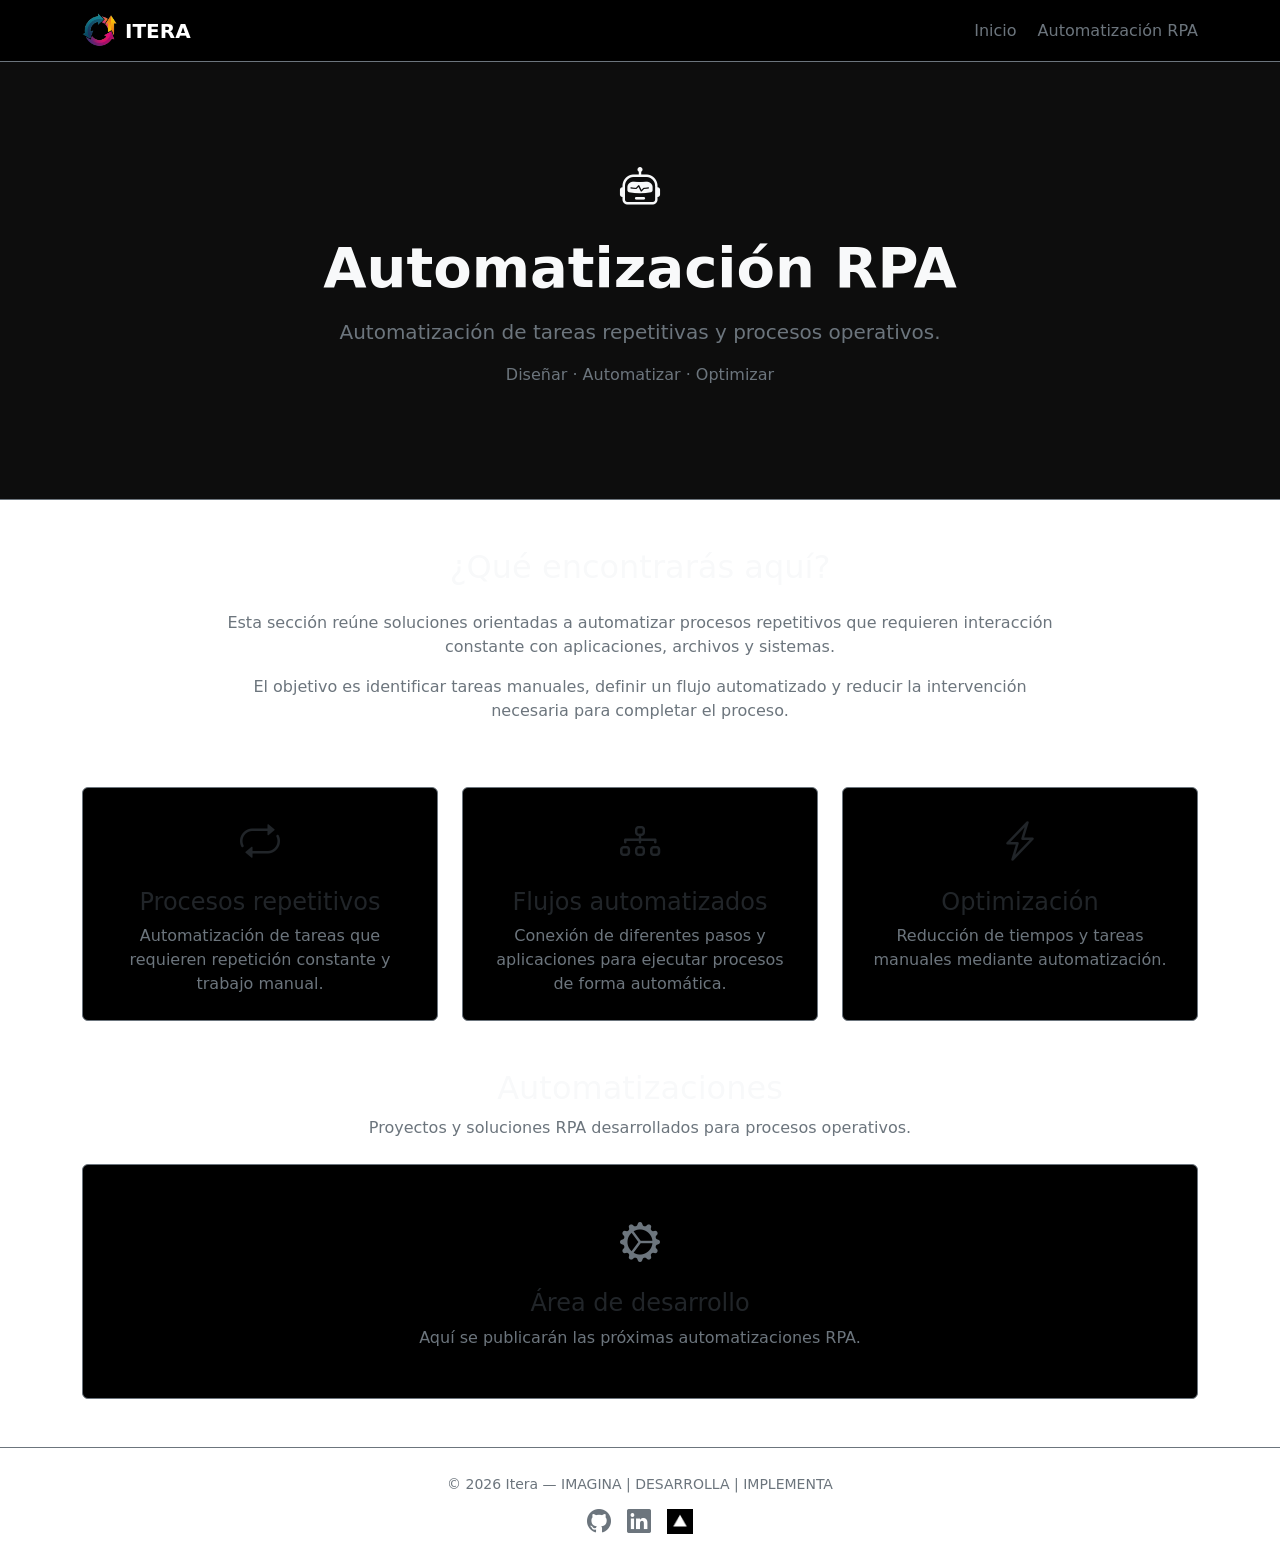
==== automatizacion_RPA.html @ 99262890 "Paginas Nuevas Se crean las paginas para proyectos" ====
<!DOCTYPE html>

<html lang="es">
<head>
  <meta charset="UTF-8">
  <meta name="viewport" content="width=device-width, initial-scale=1.0">

  <title>Automatización RPA | ITERA</title>

  <link rel="stylesheet" href="style.css">

  <!-- Bootstrap -->

  <link href="https://cdn.jsdelivr.net/npm/bootstrap@5.3.3/dist/css/bootstrap.min.css" rel="stylesheet">

  <!-- Bootstrap Icons -->

  <link rel="stylesheet" href="https://cdn.jsdelivr.net/npm/bootstrap-icons@1.11.3/font/bootstrap-icons.min.css">
</head>

<body class="text-light">

  <!-- NAV -->

  <nav class="navbar navbar-dark bg-black border-bottom border-secondary">
    <div class="container">


  <a class="navbar-brand fw-bold d-flex align-items-center gap-2"
     href="https://itera-ecru.vercel.app/">

    <img src="img/Itera_logo_bg-dark2.png"
         alt="ITERA logo"
         height="35">

    <span>ITERA</span>

  </a>

  <div>

    <a class="text-secondary text-decoration-none me-3"
       href="https://itera-ecru.vercel.app/">
      Inicio
    </a>

    <a class="text-secondary text-decoration-none"
       href="#laboratorio">
      Automatización RPA
    </a>

  </div>

</div>


  </nav>

  <!-- HERO -->

  <header class="py-5 border-bottom border-secondary section-dark">


<div class="container text-center py-5">

  <i class="bi bi-robot fs-1 text-light"></i>

  <h1 class="display-4 fw-bold mt-3">
    Automatización RPA
  </h1>

  <p class="lead text-secondary mt-3">
    Automatización de tareas repetitivas y procesos operativos.
  </p>

  <p class="text-secondary">
    Diseñar · Automatizar · Optimizar
  </p>

</div>


  </header>

  <!-- MAIN -->

  <main id="laboratorio" class="py-5">


<!--
  ============================================================
  ESPACIO DE TRABAJO
  ============================================================

  Aquí se agregarán posteriormente los proyectos de RPA.

  Cada proyecto puede mostrar:

  1. Problema
  2. Proceso manual
  3. Automatización
  4. Herramientas utilizadas
  5. Resultado

  Ejemplos:

  - Automatización de descarga de archivos
  - Procesamiento automático de información
  - Carga de datos en sistemas
  - Automatización de tareas en Excel
  - Integración entre aplicaciones
  - Flujos con Power Automate
  - Automatización mediante Power Automate Desktop

  ============================================================
-->


<!-- INTRODUCCIÓN -->
<section class="container mb-5">

  <div class="row justify-content-center">

    <div class="col-lg-9 text-center">

      <h2 class="mb-4">
        ¿Qué encontrarás aquí?
      </h2>

      <p class="text-secondary">
        Esta sección reúne soluciones orientadas a automatizar
        procesos repetitivos que requieren interacción constante
        con aplicaciones, archivos y sistemas.
      </p>

      <p class="text-secondary">
        El objetivo es identificar tareas manuales,
        definir un flujo automatizado y reducir la intervención
        necesaria para completar el proceso.
      </p>

    </div>

  </div>

</section>


<!-- CATEGORÍAS -->
<section class="container mb-5">

  <div class="row g-4">


    <div class="col-md-4">

      <div class="card bg-black border-secondary h-100">

        <div class="card-body text-center p-4">

          <i class="bi bi-repeat fs-1"></i>

          <h4 class="mt-3">
            Procesos repetitivos
          </h4>

          <p class="text-secondary mb-0">
            Automatización de tareas que requieren
            repetición constante y trabajo manual.
          </p>

        </div>

      </div>

    </div>


    <div class="col-md-4">

      <div class="card bg-black border-secondary h-100">

        <div class="card-body text-center p-4">

          <i class="bi bi-diagram-3 fs-1"></i>

          <h4 class="mt-3">
            Flujos automatizados
          </h4>

          <p class="text-secondary mb-0">
            Conexión de diferentes pasos y aplicaciones
            para ejecutar procesos de forma automática.
          </p>

        </div>

      </div>

    </div>


    <div class="col-md-4">

      <div class="card bg-black border-secondary h-100">

        <div class="card-body text-center p-4">

          <i class="bi bi-lightning-charge fs-1"></i>

          <h4 class="mt-3">
            Optimización
          </h4>

          <p class="text-secondary mb-0">
            Reducción de tiempos y tareas manuales
            mediante automatización.
          </p>

        </div>

      </div>

    </div>


  </div>

</section>


<!-- PROYECTOS -->
<section class="container">

  <div class="text-center mb-4">

    <h2>
      Automatizaciones
    </h2>

    <p class="text-secondary">
      Proyectos y soluciones RPA desarrollados para procesos operativos.
    </p>

  </div>


  <div class="row g-4">


    <!--
      ========================================================
      AQUÍ IRÁN LOS PROYECTOS RPA
      ========================================================

      Estructura sugerida:

      Problema
      ↓
      Proceso manual
      ↓
      Automatización
      ↓
      Resultado

      Ejemplo:

      Excel → Power Automate Desktop → Sistema → Resultado

    -->


    <div class="col-12">

      <div class="card bg-black border-secondary text-center">

        <div class="card-body py-5">

          <i class="bi bi-gear-wide-connected fs-1 text-secondary"></i>

          <h4 class="mt-3">
            Área de desarrollo
          </h4>

          <p class="text-secondary mb-0">
            Aquí se publicarán las próximas automatizaciones RPA.
          </p>

        </div>

      </div>

    </div>


  </div>

</section>


  </main>

  <!-- FOOTER -->

  <footer class="py-4 border-top border-secondary text-center text-secondary">


<small>
  © 2026 Itera — IMAGINA | DESARROLLA | IMPLEMENTA
</small>

<div class="mt-2 d-flex justify-content-center align-items-center gap-3">


  <!-- GitHub -->
  <a href="https://github.com/victorberriosAP"
     target="_blank"
     class="text-secondary fs-4 d-flex align-items-center"
     aria-label="GitHub">

    <i class="bi bi-github"></i>

  </a>


  <!-- LinkedIn -->
  <a href="https://www.linkedin.com/in/victor-berrios-analista-programador"
     target="_blank"
     class="text-secondary fs-4 d-flex align-items-center"
     aria-label="LinkedIn">

    <i class="bi bi-linkedin"></i>

  </a>


  <!-- Vercel -->
  <a href="https://vercel.com/victor-berrios-projects"
     target="_blank"
     class="text-secondary d-flex align-items-center"
     aria-label="Vercel">

    <img src="img/vercel.png"
         alt="Vercel"
         style="height: 1.6rem; filter: grayscale(100%); transition: 0.2s;">

  </a>


</div>


  </footer>

  <!-- Bootstrap JS -->

  <script src="https://cdn.jsdelivr.net/npm/bootstrap@5.3.3/dist/js/bootstrap.bundle.min.js"></script>

  <!-- Script externo -->

  <script src="script.js"></script>

</body>
</html>
---- style.css ----
/* Fondo global fijo */
body {
  background: url('img/Fondo.jpg') center / cover no-repeat fixed;
  background-color: #000;
}



/* default oscuro */
.section-dark {
  background: #0d0d0d;
}

/* excepción */
.section-transparent {
  background: transparent;
}
.text-shadow-soft {
  text-shadow: 0 2px 6px rgba(0,0,0,0.8);
}

.text-shadow-strong {
  text-shadow: 0 4px 12px rgba(0,0,0,0.9);
}

.text-glow {
  text-shadow: 0 0 8px rgba(0,0,0,0.9);
}
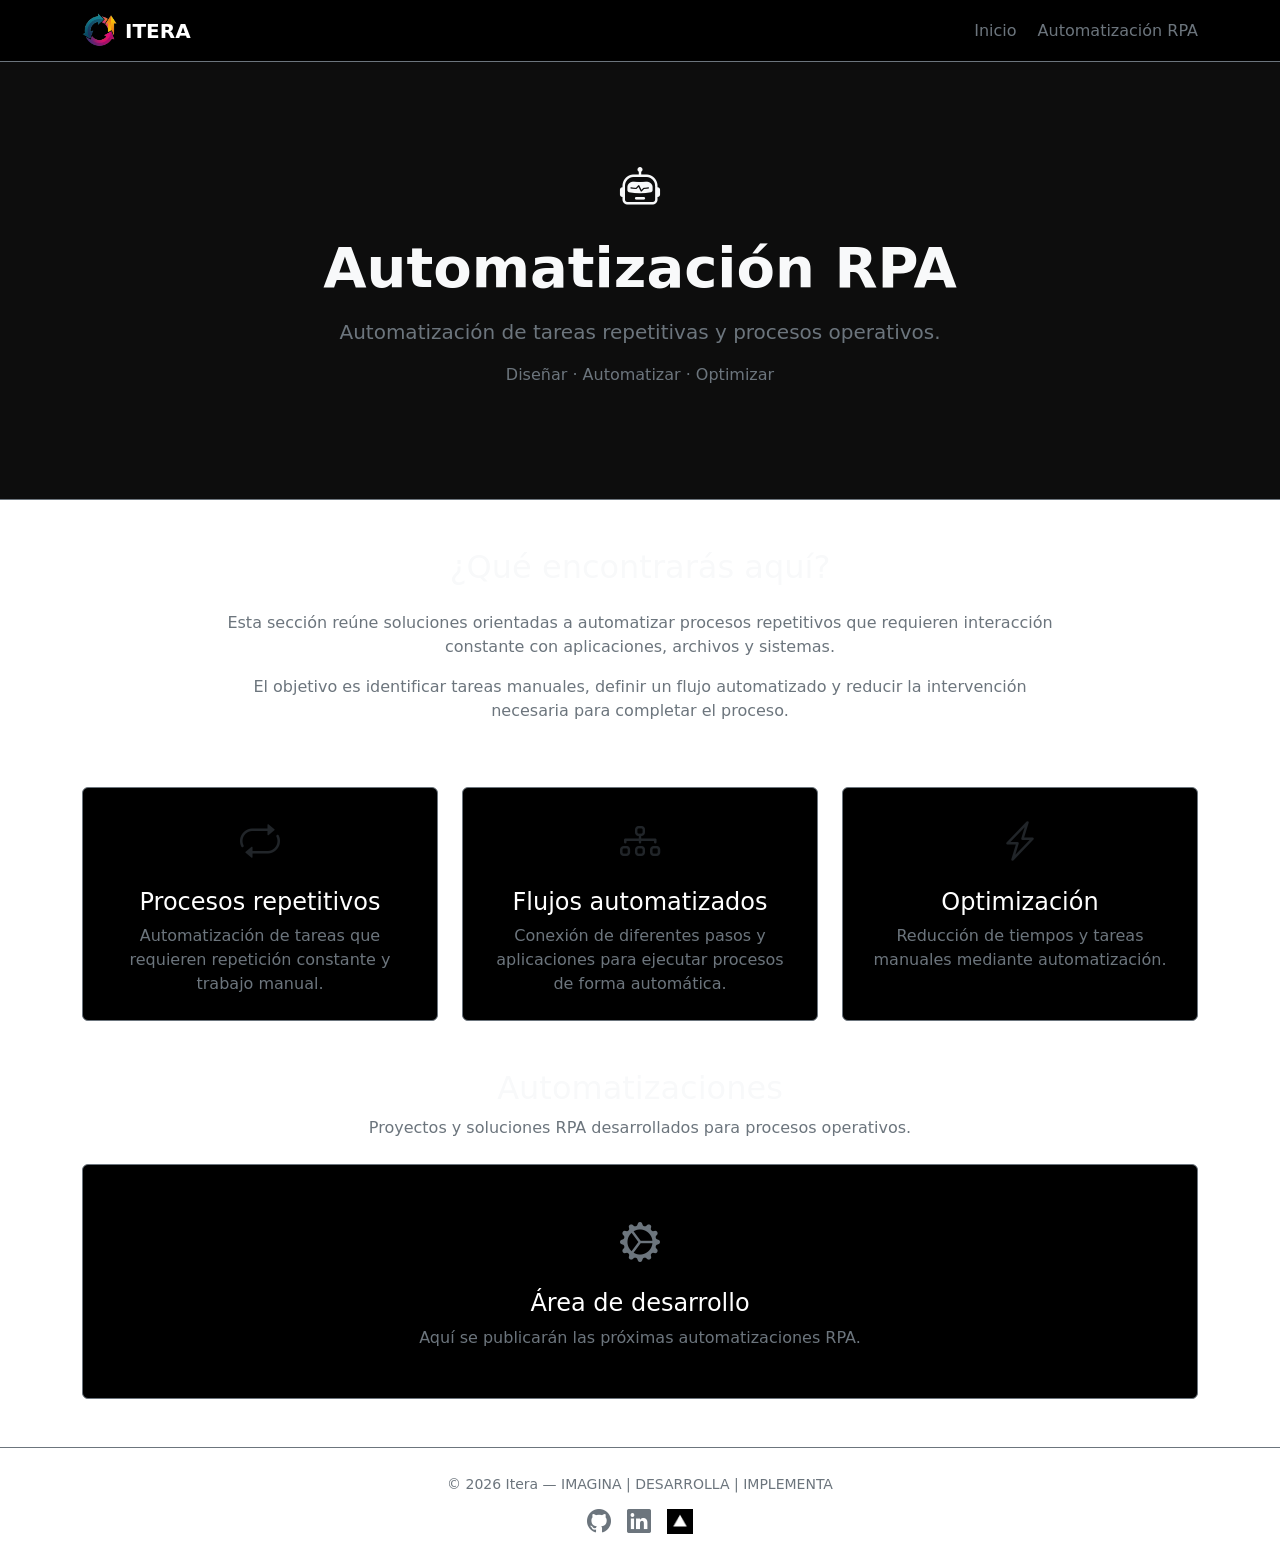
==== commit 14b0e3af: "icono en todas las pestañas" ====
--- a/automatizacion_RPA.html
+++ b/automatizacion_RPA.html
@@ -16,6 +16,8 @@
   <!-- Bootstrap Icons -->
 
   <link rel="stylesheet" href="https://cdn.jsdelivr.net/npm/bootstrap-icons@1.11.3/font/bootstrap-icons.min.css">
+  <!-- Icono pestaña navegador -->
+  <link rel="icon" type="image/png" href="img/Itera_logo_bg-dark2.png">
 </head>
 
 <body class="text-light">
--- a/style.css
+++ b/style.css
@@ -25,4 +25,27 @@
 
 .text-glow {
   text-shadow: 0 0 8px rgba(0,0,0,0.9);
+}
+
+/* Títulos de tarjetas */
+
+.card h1,
+.card h2,
+.card h3,
+.card h4,
+.card h5,
+.card h6 {
+  color: #fff;
+  text-shadow: 0 2px 6px rgba(0,0,0,0.8);
+}
+
+* Iconos de tarjetas */
+.card i {
+  color: #fff;
+  text-shadow: 0 2px 6px rgba(0,0,0,0.8);
+}
+
+.form-control::placeholder {
+  color: #858585 !important;
+  opacity: 0.6 !important;
 }
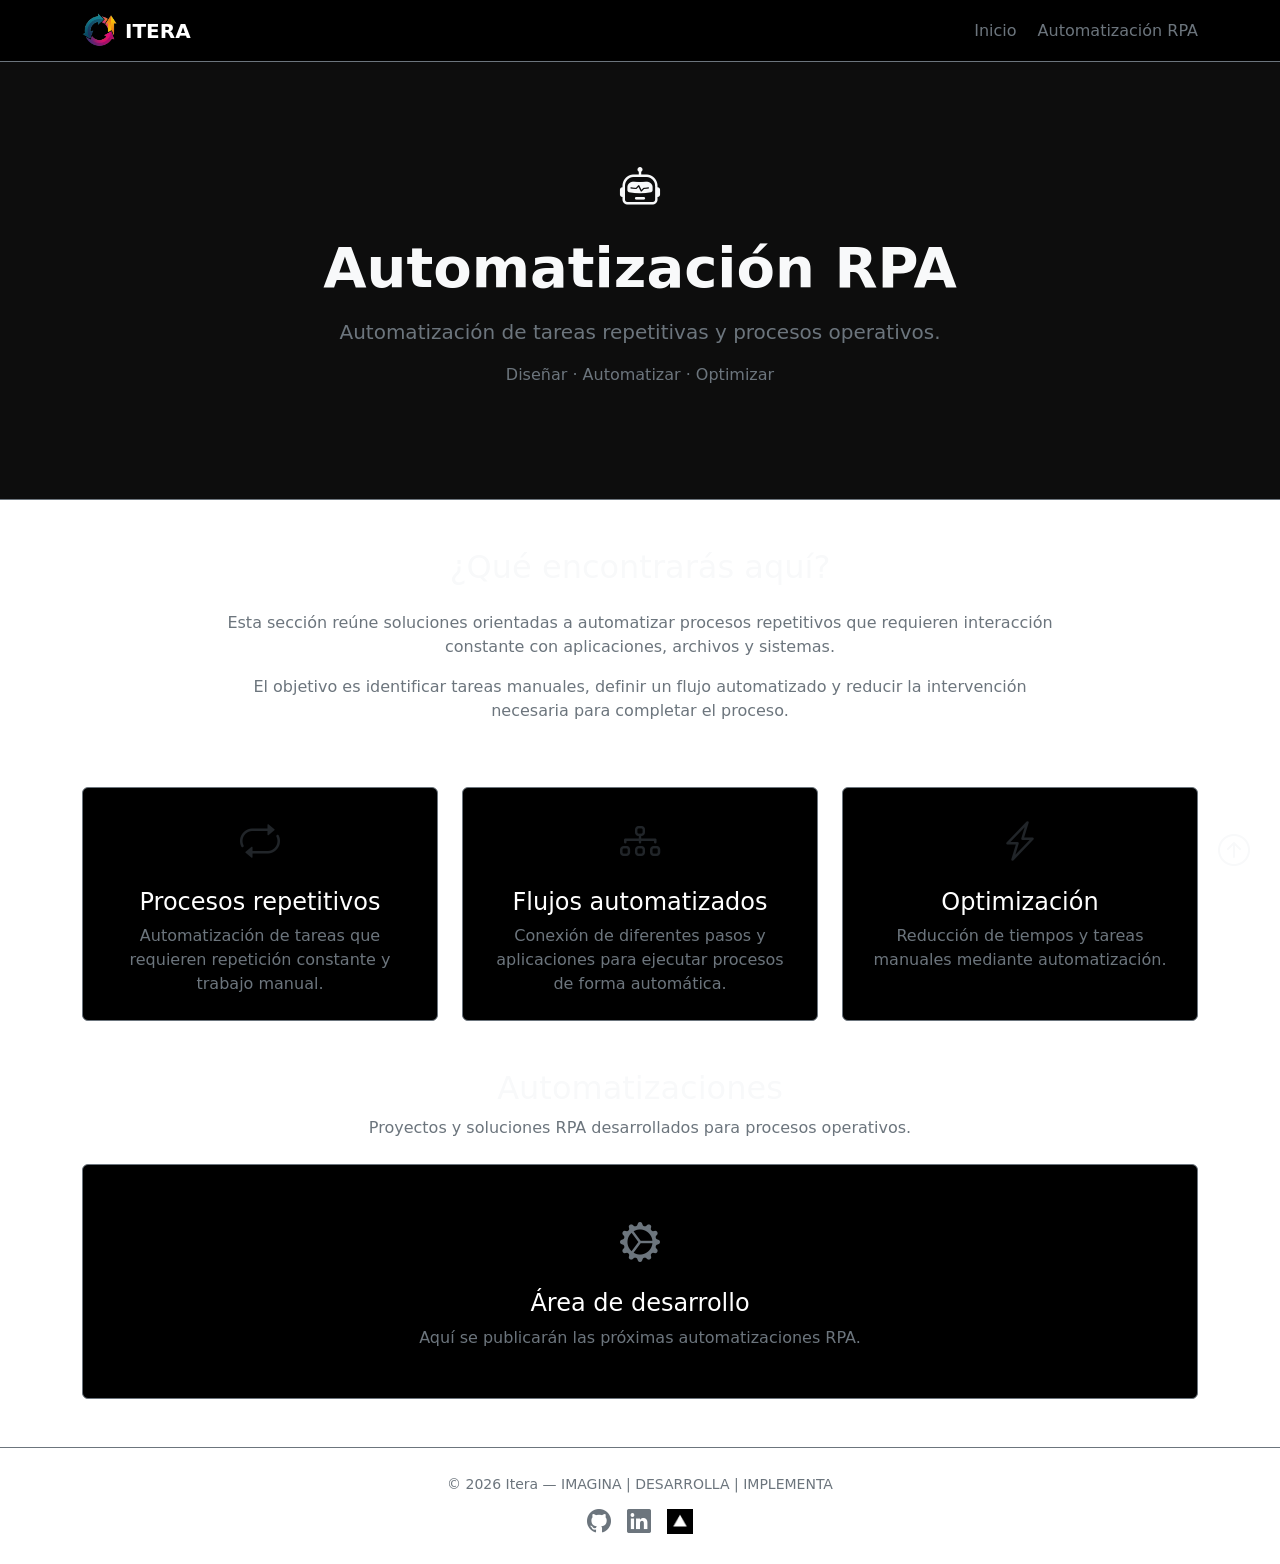
==== commit 4470935c: "Flecha TopUp" ====
--- a/automatizacion_RPA.html
+++ b/automatizacion_RPA.html
@@ -302,6 +302,12 @@
 
   </main>
 
+
+  <!-- BOTÓN TOP -->
+<button id="btnTop" class="position-fixed bottom-0 end-0 m-4 bg-transparent border-0 text-light">
+  <i class="bi bi-arrow-up-circle fs-2"></i>
+</button>
+
   <!-- FOOTER -->
 
   <footer class="py-4 border-top border-secondary text-center text-secondary">
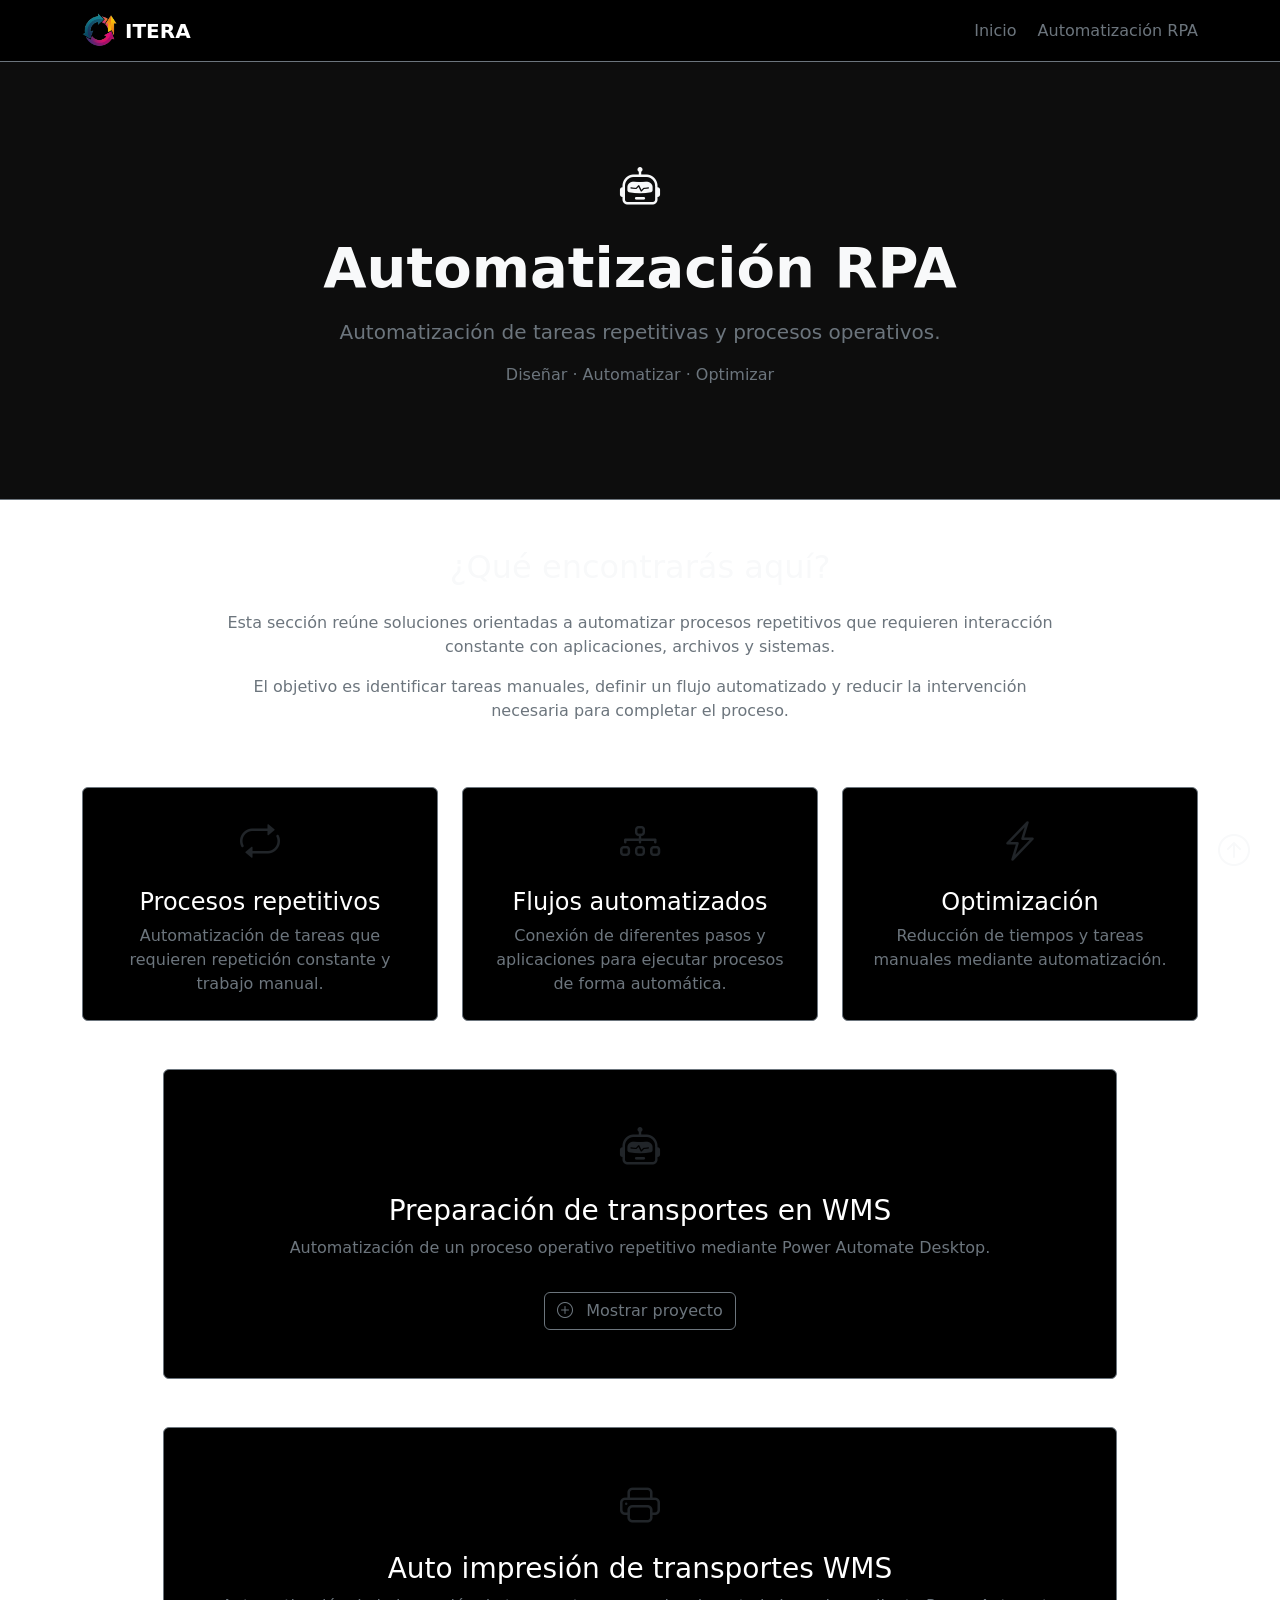
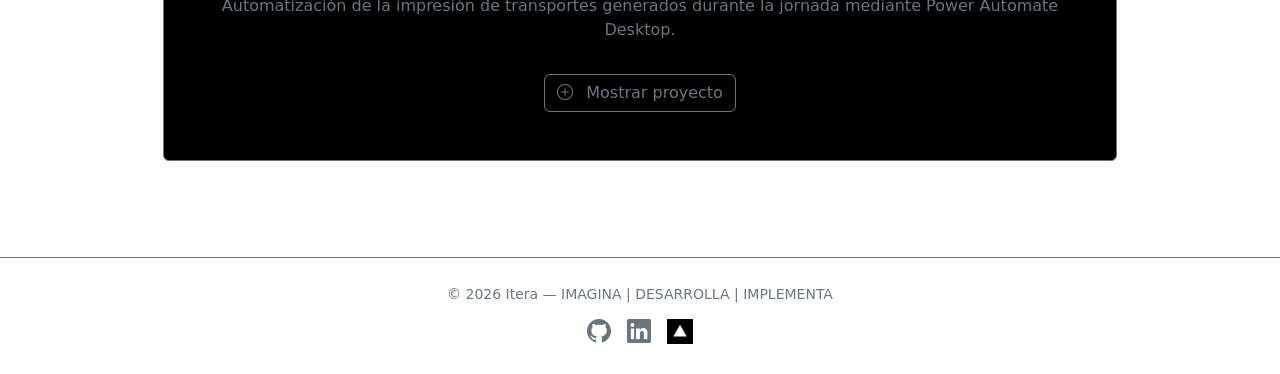
==== commit ec35d04d: "RPA Page" ====
--- a/automatizacion_RPA.html
+++ b/automatizacion_RPA.html
@@ -16,8 +16,11 @@
   <!-- Bootstrap Icons -->
 
   <link rel="stylesheet" href="https://cdn.jsdelivr.net/npm/bootstrap-icons@1.11.3/font/bootstrap-icons.min.css">
+
   <!-- Icono pestaña navegador -->
+
   <link rel="icon" type="image/png" href="img/Itera_logo_bg-dark2.png">
+
 </head>
 
 <body class="text-light">
@@ -25,8 +28,9 @@
   <!-- NAV -->
 
   <nav class="navbar navbar-dark bg-black border-bottom border-secondary">
-    <div class="container">
-
+
+
+<div class="container">
 
   <a class="navbar-brand fw-bold d-flex align-items-center gap-2"
      href="https://itera-ecru.vercel.app/">
@@ -39,16 +43,21 @@
 
   </a>
 
+
   <div>
 
     <a class="text-secondary text-decoration-none me-3"
        href="https://itera-ecru.vercel.app/">
+
       Inicio
+
     </a>
 
     <a class="text-secondary text-decoration-none"
        href="#laboratorio">
+
       Automatización RPA
+
     </a>
 
   </div>
@@ -89,36 +98,8 @@
   <main id="laboratorio" class="py-5">
 
 
-<!--
-  ============================================================
-  ESPACIO DE TRABAJO
-  ============================================================
-
-  Aquí se agregarán posteriormente los proyectos de RPA.
-
-  Cada proyecto puede mostrar:
-
-  1. Problema
-  2. Proceso manual
-  3. Automatización
-  4. Herramientas utilizadas
-  5. Resultado
-
-  Ejemplos:
-
-  - Automatización de descarga de archivos
-  - Procesamiento automático de información
-  - Carga de datos en sistemas
-  - Automatización de tareas en Excel
-  - Integración entre aplicaciones
-  - Flujos con Power Automate
-  - Automatización mediante Power Automate Desktop
-
-  ============================================================
--->
-
-
 <!-- INTRODUCCIÓN -->
+
 <section class="container mb-5">
 
   <div class="row justify-content-center">
@@ -148,7 +129,9 @@
 </section>
 
 
+
 <!-- CATEGORÍAS -->
+
 <section class="container mb-5">
 
   <div class="row g-4">
@@ -178,6 +161,7 @@
     </div>
 
 
+
     <div class="col-md-4">
 
       <div class="card bg-black border-secondary h-100">
@@ -202,6 +186,7 @@
     </div>
 
 
+
     <div class="col-md-4">
 
       <div class="card bg-black border-secondary h-100">
@@ -231,82 +216,847 @@
 </section>
 
 
-<!-- PROYECTOS -->
-<section class="container">
-
-  <div class="text-center mb-4">
-
-    <h2>
-      Automatizaciones
-    </h2>
+
+<!-- PROYECTO 01 -->
+<div class="row">
+
+  <div class="col-lg-10 col-xl-9 mx-auto">
+
+
+<div class="card bg-black border-secondary mb-5">
+
+  <div class="card-body p-4 p-lg-5 text-center">
+
+    <!-- RESUMEN -->
+
+    <i class="bi bi-robot fs-1"></i>
+
+    <h3 class="mt-3">
+      Preparación de transportes en WMS
+    </h3>
 
     <p class="text-secondary">
-      Proyectos y soluciones RPA desarrollados para procesos operativos.
+      Automatización de un proceso operativo repetitivo mediante
+      Power Automate Desktop.
     </p>
 
+
+    <!-- BOTÓN MOSTRAR -->
+
+    <button class="btn btn-outline-secondary mt-3"
+            type="button"
+            data-bs-toggle="collapse"
+            data-bs-target="#proyectoWMS"
+            aria-expanded="false"
+            aria-controls="proyectoWMS">
+
+      <i class="bi bi-plus-circle me-2"></i>
+      Mostrar proyecto
+
+    </button>
+
+
+    <!-- CONTENIDO EXPANDIBLE -->
+
+    <div class="collapse mt-5 text-start" id="proyectoWMS">
+
+
+      <!-- PROCESO MANUAL -->
+
+      <div class="mb-5">
+
+        <h5>
+          <i class="bi bi-exclamation-circle me-2"></i>
+          Proceso manual
+        </h5>
+
+        <p class="text-secondary">
+          Durante la jornada se deben crear repetidamente transportes
+          en un WMS web e ingresar los datos correspondientes para luego
+          asociar las órdenes que serán transportadas.
+        </p>
+
+        <p class="text-secondary mb-0">
+          El proceso se repite hasta completar las órdenes del día,
+          seguido posteriormente por la impresión de los transportes.
+        </p>
+
+      </div>
+
+
+      <!-- FLUJO -->
+
+      <div class="mb-5">
+
+        <h5 class="mb-4">
+          <i class="bi bi-diagram-3 me-2"></i>
+          Flujo automatizado
+        </h5>
+
+
+        <div class="row g-3 text-center">
+
+
+          <div class="col-md">
+
+            <div class="border border-secondary rounded p-3 h-100">
+
+              <i class="bi bi-file-earmark-excel fs-3"></i>
+
+              <h6 class="mt-2">
+                Excel
+              </h6>
+
+              <small class="text-secondary">
+                Órdenes a procesar
+              </small>
+
+            </div>
+
+          </div>
+
+
+          <div class="col-md d-flex align-items-center justify-content-center">
+
+            <i class="bi bi-arrow-right fs-3 text-secondary d-none d-md-block"></i>
+
+          </div>
+
+
+          <div class="col-md">
+
+            <div class="border border-secondary rounded p-3 h-100">
+
+              <i class="bi bi-filetype-py fs-3"></i>
+
+              <h6 class="mt-2">
+                Python + SQL
+              </h6>
+
+              <small class="text-secondary">
+                Preparación y filtrado
+              </small>
+
+            </div>
+
+          </div>
+
+
+          <div class="col-md d-flex align-items-center justify-content-center">
+
+            <i class="bi bi-arrow-right fs-3 text-secondary d-none d-md-block"></i>
+
+          </div>
+
+
+          <div class="col-md">
+
+            <div class="border border-secondary rounded p-3 h-100">
+
+              <i class="bi bi-robot fs-3"></i>
+
+              <h6 class="mt-2">
+                Power Automate Desktop
+              </h6>
+
+              <small class="text-secondary">
+                Ejecución del flujo
+              </small>
+
+            </div>
+
+          </div>
+
+
+          <div class="col-md d-flex align-items-center justify-content-center">
+
+            <i class="bi bi-arrow-right fs-3 text-secondary d-none d-md-block"></i>
+
+          </div>
+
+
+          <div class="col-md">
+
+            <div class="border border-secondary rounded p-3 h-100">
+
+              <i class="bi bi-window fs-3"></i>
+
+              <h6 class="mt-2">
+                WMS
+              </h6>
+
+              <small class="text-secondary">
+                Creación y asociación
+              </small>
+
+            </div>
+
+          </div>
+
+
+        </div>
+
+      </div>
+
+
+      <!-- AUTOMATIZACIÓN -->
+
+      <div class="mb-5">
+
+        <h5 class="mb-3">
+
+          <i class="bi bi-gear-wide-connected me-2"></i>
+
+          Automatización
+
+        </h5>
+
+
+        <p class="text-secondary">
+
+          Al ejecutar el flujo, Power Automate Desktop inicia el script
+          encargado de preparar las órdenes y utiliza la información
+          obtenida para continuar automáticamente con la operación en
+          el WMS.
+
+        </p>
+
+
+        <ul class="text-secondary">
+
+          <li>Crear un nuevo transporte.</li>
+
+          <li>Ingresar tipo de transporte.</li>
+
+          <li>Ingresar Orden Externa 2.</li>
+
+          <li>Ingresar código de transportista.</li>
+
+          <li>Utilizar RUT por defecto cuando corresponde.</li>
+
+          <li>Ingresar código de cliente.</li>
+
+          <li>Guardar y obtener el ID generado.</li>
+
+          <li>Asociar las órdenes correspondientes.</li>
+
+          <li>Repetir el proceso hasta completar las órdenes.</li>
+
+        </ul>
+
+      </div>
+
+
+      <!-- RESULTADO -->
+
+      <div class="border-top border-secondary pt-4">
+
+        <div class="row g-4 text-center">
+
+
+          <div class="col-md-4">
+
+            <i class="bi bi-clock-history fs-2"></i>
+
+            <h6 class="mt-2">
+              Menos trabajo repetitivo
+            </h6>
+
+            <p class="text-secondary small mb-0">
+              Reduce la intervención manual durante la jornada.
+            </p>
+
+          </div>
+
+
+          <div class="col-md-4">
+
+            <i class="bi bi-arrow-repeat fs-2"></i>
+
+            <h6 class="mt-2">
+              Proceso repetible
+            </h6>
+
+            <p class="text-secondary small mb-0">
+              Ejecuta la misma secuencia para múltiples órdenes.
+            </p>
+
+          </div>
+
+
+          <div class="col-md-4">
+
+            <i class="bi bi-printer fs-2"></i>
+
+            <h6 class="mt-2">
+              Impresión automatizada
+            </h6>
+
+            <p class="text-secondary small mb-0">
+              El proceso finaliza con la etapa de impresión mediante RPA.
+            </p>
+
+          </div>
+
+
+        </div>
+
+      </div>
+
+
+      <!-- TECNOLOGÍAS -->
+
+      <div class="text-center mt-5">
+
+        <span class="badge border border-secondary text-light me-1">
+          Power Automate Desktop
+        </span>
+
+        <span class="badge border border-secondary text-light me-1">
+          Python
+        </span>
+
+        <span class="badge border border-secondary text-light me-1">
+          SQL
+        </span>
+
+        <span class="badge border border-secondary text-light me-1">
+          Excel
+        </span>
+
+        <span class="badge border border-secondary text-light">
+          WMS Web
+        </span>
+
+      </div>
+
+
+      <!-- BOTÓN OCULTAR -->
+
+      <div class="text-center mt-4">
+
+        <button class="btn btn-outline-secondary btn-sm"
+                type="button"
+                data-bs-toggle="collapse"
+                data-bs-target="#proyectoWMS">
+
+          <i class="bi bi-dash-circle me-2"></i>
+          Ocultar proyecto
+
+        </button>
+
+      </div>
+
+
+    </div>
+
   </div>
 
-
-  <div class="row g-4">
-
-
-    <!--
-      ========================================================
-      AQUÍ IRÁN LOS PROYECTOS RPA
-      ========================================================
-
-      Estructura sugerida:
-
-      Problema
-      ↓
-      Proceso manual
-      ↓
-      Automatización
-      ↓
-      Resultado
-
-      Ejemplo:
-
-      Excel → Power Automate Desktop → Sistema → Resultado
-
-    -->
-
-
-    <div class="col-12">
-
-      <div class="card bg-black border-secondary text-center">
-
-        <div class="card-body py-5">
-
-          <i class="bi bi-gear-wide-connected fs-1 text-secondary"></i>
-
-          <h4 class="mt-3">
-            Área de desarrollo
-          </h4>
-
-          <p class="text-secondary mb-0">
-            Aquí se publicarán las próximas automatizaciones RPA.
-          </p>
+</div>
+
+
+  </div>
+
+</div>
+<!-- FIN PROYECTO 01-->
+
+<!-- PROYECTO 02 -->
+<div class="row">
+
+  <div class="col-lg-10 col-xl-9 mx-auto">
+
+
+<div class="card bg-black border-secondary mb-5">
+
+  <div class="card-body p-4 p-lg-5 text-center">
+
+
+    <!-- RESUMEN -->
+
+    <i class="bi bi-printer fs-1"></i>
+
+    <h3 class="mt-3">
+      Auto impresión de transportes WMS
+    </h3>
+
+    <p class="text-secondary">
+      Automatización de la impresión de transportes generados
+      durante la jornada mediante Power Automate Desktop.
+    </p>
+
+
+    <!-- BOTÓN MOSTRAR -->
+
+    <button class="btn btn-outline-secondary mt-3"
+            type="button"
+            data-bs-toggle="collapse"
+            data-bs-target="#proyectoImpresion"
+            aria-expanded="false"
+            aria-controls="proyectoImpresion">
+
+      <i class="bi bi-plus-circle me-2"></i>
+      Mostrar proyecto
+
+    </button>
+
+
+    <!-- CONTENIDO EXPANDIBLE -->
+
+    <div class="collapse mt-5 text-start"
+         id="proyectoImpresion">
+
+
+      <!-- PROCESO MANUAL -->
+
+      <div class="mb-5">
+
+        <h5>
+
+          <i class="bi bi-exclamation-circle me-2"></i>
+
+          Proceso manual
+
+        </h5>
+
+        <p class="text-secondary">
+
+          Al finalizar la operación, se debe descargar desde el WMS
+          un archivo Excel que contiene los transportes generados
+          y sus órdenes asociadas.
+
+        </p>
+
+        <p class="text-secondary mb-0">
+
+          Cada transporte posee un ID único y puede contener una
+          o múltiples órdenes. El proceso de impresión requiere
+          navegar manualmente por el WMS y esperar la carga de
+          cada documento antes de imprimirlo.
+
+        </p>
+
+      </div>
+
+
+
+      <!-- FLUJO -->
+
+      <div class="mb-5">
+
+        <h5 class="mb-4">
+
+          <i class="bi bi-diagram-3 me-2"></i>
+
+          Flujo automatizado
+
+        </h5>
+
+
+        <div class="row g-3 text-center">
+
+
+          <!-- EXCEL -->
+
+          <div class="col-md">
+
+            <div class="border border-secondary rounded p-3 h-100">
+
+              <i class="bi bi-file-earmark-excel fs-3"></i>
+
+              <h6 class="mt-2">
+                Excel
+              </h6>
+
+              <small class="text-secondary">
+                Transportes generados
+              </small>
+
+            </div>
+
+          </div>
+
+
+          <!-- FLECHA -->
+
+          <div class="col-md d-flex align-items-center justify-content-center">
+
+            <i class="bi bi-arrow-right fs-3 text-secondary d-none d-md-block"></i>
+
+          </div>
+
+
+          <!-- PYTHON -->
+
+          <div class="col-md">
+
+            <div class="border border-secondary rounded p-3 h-100">
+
+              <i class="bi bi-filetype-py fs-3"></i>
+
+              <h6 class="mt-2">
+                Python
+              </h6>
+
+              <small class="text-secondary">
+                Obtención de IDs únicos
+              </small>
+
+            </div>
+
+          </div>
+
+
+          <!-- FLECHA -->
+
+          <div class="col-md d-flex align-items-center justify-content-center">
+
+            <i class="bi bi-arrow-right fs-3 text-secondary d-none d-md-block"></i>
+
+          </div>
+
+
+          <!-- PAD -->
+
+          <div class="col-md">
+
+            <div class="border border-secondary rounded p-3 h-100">
+
+              <i class="bi bi-robot fs-3"></i>
+
+              <h6 class="mt-2">
+                Power Automate Desktop
+              </h6>
+
+              <small class="text-secondary">
+                Ciclo de impresión
+              </small>
+
+            </div>
+
+          </div>
+
+
+          <!-- FLECHA -->
+
+          <div class="col-md d-flex align-items-center justify-content-center">
+
+            <i class="bi bi-arrow-right fs-3 text-secondary d-none d-md-block"></i>
+
+          </div>
+
+
+          <!-- WMS -->
+
+          <div class="col-md">
+
+            <div class="border border-secondary rounded p-3 h-100">
+
+              <i class="bi bi-window fs-3"></i>
+
+              <h6 class="mt-2">
+                WMS
+              </h6>
+
+              <small class="text-secondary">
+                Búsqueda y finalización
+              </small>
+
+            </div>
+
+          </div>
+
+
+          <!-- FLECHA -->
+
+          <div class="col-md d-flex align-items-center justify-content-center">
+
+            <i class="bi bi-arrow-right fs-3 text-secondary d-none d-md-block"></i>
+
+          </div>
+
+
+          <!-- PDF -->
+
+          <div class="col-md">
+
+            <div class="border border-secondary rounded p-3 h-100">
+
+              <i class="bi bi-file-earmark-pdf fs-3"></i>
+
+              <h6 class="mt-2">
+                PDF
+              </h6>
+
+              <small class="text-secondary">
+                2 copias e impresión
+              </small>
+
+            </div>
+
+          </div>
+
 
         </div>
 
       </div>
 
+
+
+      <!-- AUTOMATIZACIÓN -->
+
+      <div class="mb-5">
+
+        <h5 class="mb-3">
+
+          <i class="bi bi-gear-wide-connected me-2"></i>
+
+          Automatización
+
+        </h5>
+
+
+        <p class="text-secondary">
+
+          Power Automate Desktop utiliza el archivo descargado desde
+          el WMS y ejecuta un script para obtener los identificadores
+          únicos de los transportes.
+
+        </p>
+
+
+        <p class="text-secondary">
+
+          Los IDs son cargados como variables y posteriormente
+          procesados mediante un ciclo <strong>For</strong> hasta
+          completar todos los registros.
+
+        </p>
+
+
+        <ul class="text-secondary">
+
+          <li>
+            Descargar el Excel desde el WMS.
+          </li>
+
+          <li>
+            Obtener los valores únicos de Num_ID.
+          </li>
+
+          <li>
+            Cargar los IDs como variables.
+          </li>
+
+          <li>
+            Ingresar el ID en el WMS.
+          </li>
+
+          <li>
+            Seleccionar el transporte correspondiente.
+          </li>
+
+          <li>
+            Ejecutar la opción de finalizar.
+          </li>
+
+          <li>
+            Esperar la carga de la siguiente página.
+          </li>
+
+          <li>
+            Localizar el botón de impresión del documento PDF.
+          </li>
+
+          <li>
+            Seleccionar 2 copias.
+          </li>
+
+          <li>
+            Imprimir el documento.
+          </li>
+
+          <li>
+            Volver al proceso y continuar con el siguiente ID.
+          </li>
+
+        </ul>
+
+      </div>
+
+
+
+      <!-- ESPERA WMS -->
+
+      <div class="mb-5">
+
+        <h5 class="mb-3">
+
+          <i class="bi bi-hourglass-split me-2"></i>
+
+          Control de tiempos de carga
+
+        </h5>
+
+
+        <p class="text-secondary">
+
+          El WMS puede presentar tiempos de respuesta variables
+          durante la navegación. El flujo considera estas esperas
+          antes de continuar con la siguiente etapa, evitando que
+          la automatización avance antes de que el documento esté
+          disponible.
+
+        </p>
+
+      </div>
+
+
+
+      <!-- RESULTADO -->
+
+      <div class="border-top border-secondary pt-4">
+
+        <div class="row g-4 text-center">
+
+
+          <!-- TIEMPO -->
+
+          <div class="col-md-4">
+
+            <i class="bi bi-clock-history fs-2"></i>
+
+            <h6 class="mt-2">
+              Aprovechamiento del tiempo
+            </h6>
+
+            <p class="text-secondary small mb-0">
+
+              El RPA trabaja durante los tiempos de espera
+              generados por el WMS.
+
+            </p>
+
+          </div>
+
+
+          <!-- AUTOMATIZACIÓN -->
+
+          <div class="col-md-4">
+
+            <i class="bi bi-arrow-repeat fs-2"></i>
+
+            <h6 class="mt-2">
+              Ciclo automático
+            </h6>
+
+            <p class="text-secondary small mb-0">
+
+              Recorre todos los transportes sin intervención
+              manual entre cada impresión.
+
+            </p>
+
+          </div>
+
+
+          <!-- IMPRESIÓN -->
+
+          <div class="col-md-4">
+
+            <i class="bi bi-printer fs-2"></i>
+
+            <h6 class="mt-2">
+              Impresión de documentos
+            </h6>
+
+            <p class="text-secondary small mb-0">
+
+              Genera automáticamente 2 copias del documento
+              PDF correspondiente.
+
+            </p>
+
+          </div>
+
+
+        </div>
+
+      </div>
+
+
+
+      <!-- TECNOLOGÍAS -->
+
+      <div class="text-center mt-5">
+
+        <span class="badge border border-secondary text-light me-1">
+          Power Automate Desktop
+        </span>
+
+        <span class="badge border border-secondary text-light me-1">
+          Python
+        </span>
+
+        <span class="badge border border-secondary text-light me-1">
+          Excel
+        </span>
+
+        <span class="badge border border-secondary text-light me-1">
+          WMS Web
+        </span>
+
+        <span class="badge border border-secondary text-light">
+          PDF Reader
+        </span>
+
+      </div>
+
+
+
+      <!-- BOTÓN OCULTAR -->
+
+      <div class="text-center mt-4">
+
+        <button class="btn btn-outline-secondary btn-sm"
+                type="button"
+                data-bs-toggle="collapse"
+                data-bs-target="#proyectoImpresion">
+
+          <i class="bi bi-dash-circle me-2"></i>
+
+          Ocultar proyecto
+
+        </button>
+
+      </div>
+
+
     </div>
 
-
   </div>
 
-</section>
+</div>
+
+
+  </div>
+
+</div>
+<!-- FIN PROYECTO 02 -->
+
 
 
   </main>
 
-
   <!-- BOTÓN TOP -->
-<button id="btnTop" class="position-fixed bottom-0 end-0 m-4 bg-transparent border-0 text-light">
-  <i class="bi bi-arrow-up-circle fs-2"></i>
-</button>
+
+<button id="btnTop"
+       class="position-fixed bottom-0 end-0 m-4 bg-transparent border-0 text-light">
+
+
+<i class="bi bi-arrow-up-circle fs-2"></i>
+
+
+  </button>
 
   <!-- FOOTER -->
 
@@ -317,10 +1067,12 @@
   © 2026 Itera — IMAGINA | DESARROLLA | IMPLEMENTA
 </small>
 
+
 <div class="mt-2 d-flex justify-content-center align-items-center gap-3">
 
 
   <!-- GitHub -->
+
   <a href="https://github.com/victorberriosAP"
      target="_blank"
      class="text-secondary fs-4 d-flex align-items-center"
@@ -331,7 +1083,9 @@
   </a>
 
 
+
   <!-- LinkedIn -->
+
   <a href="https://www.linkedin.com/in/victor-berrios-analista-programador"
      target="_blank"
      class="text-secondary fs-4 d-flex align-items-center"
@@ -342,7 +1096,9 @@
   </a>
 
 
+
   <!-- Vercel -->
+
   <a href="https://vercel.com/victor-berrios-projects"
      target="_blank"
      class="text-secondary d-flex align-items-center"
